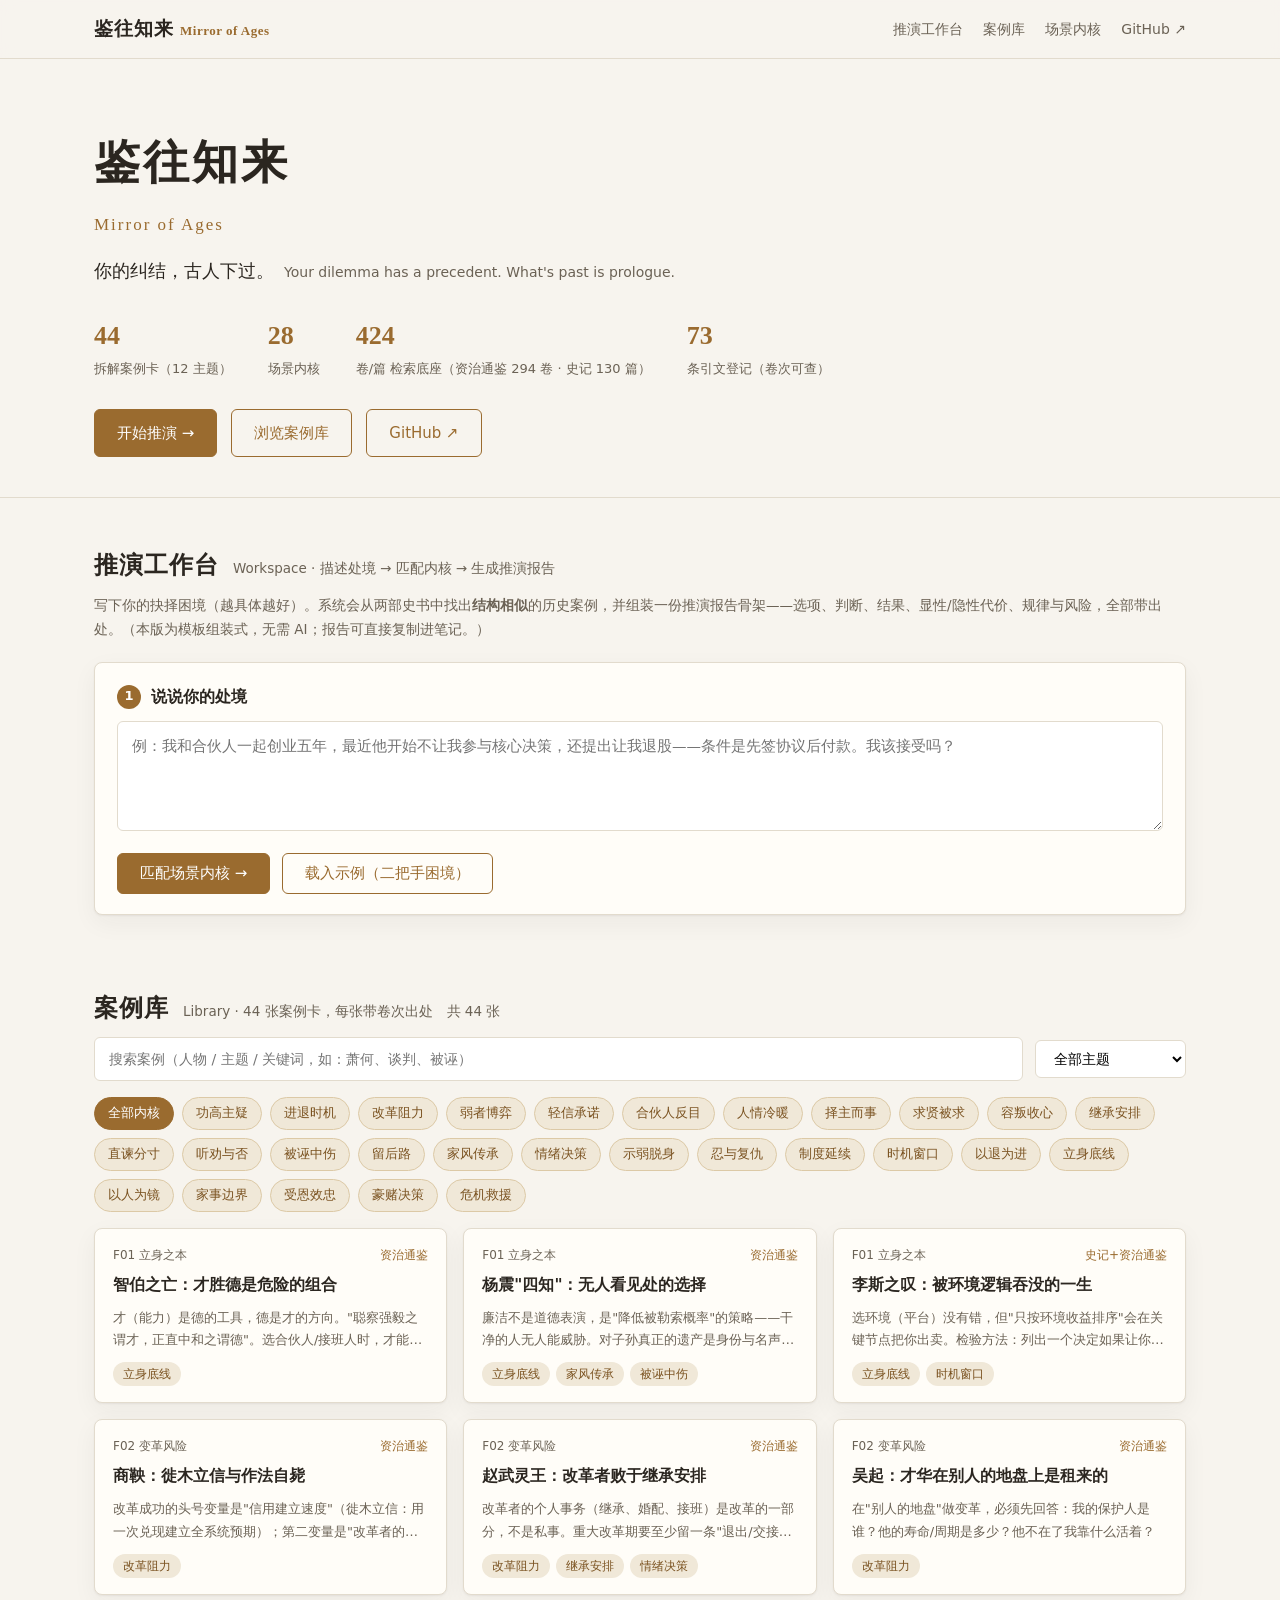
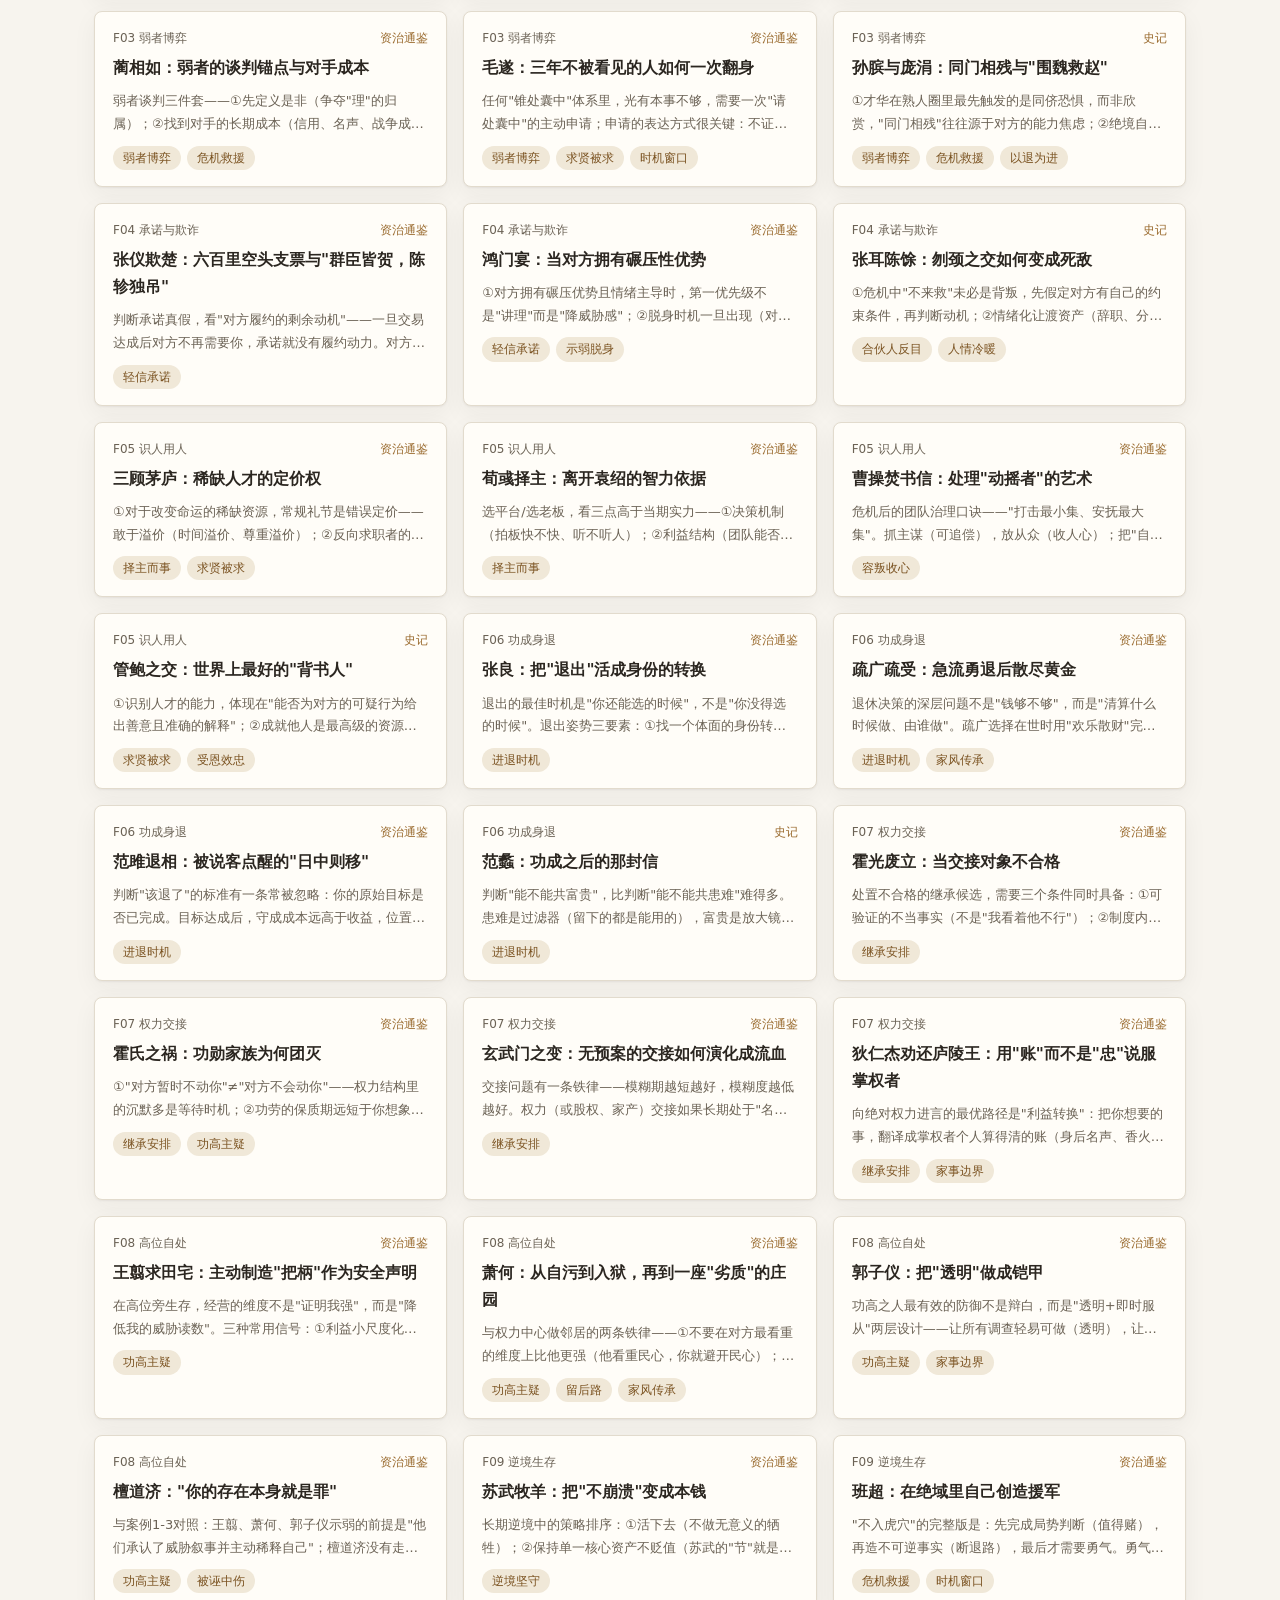
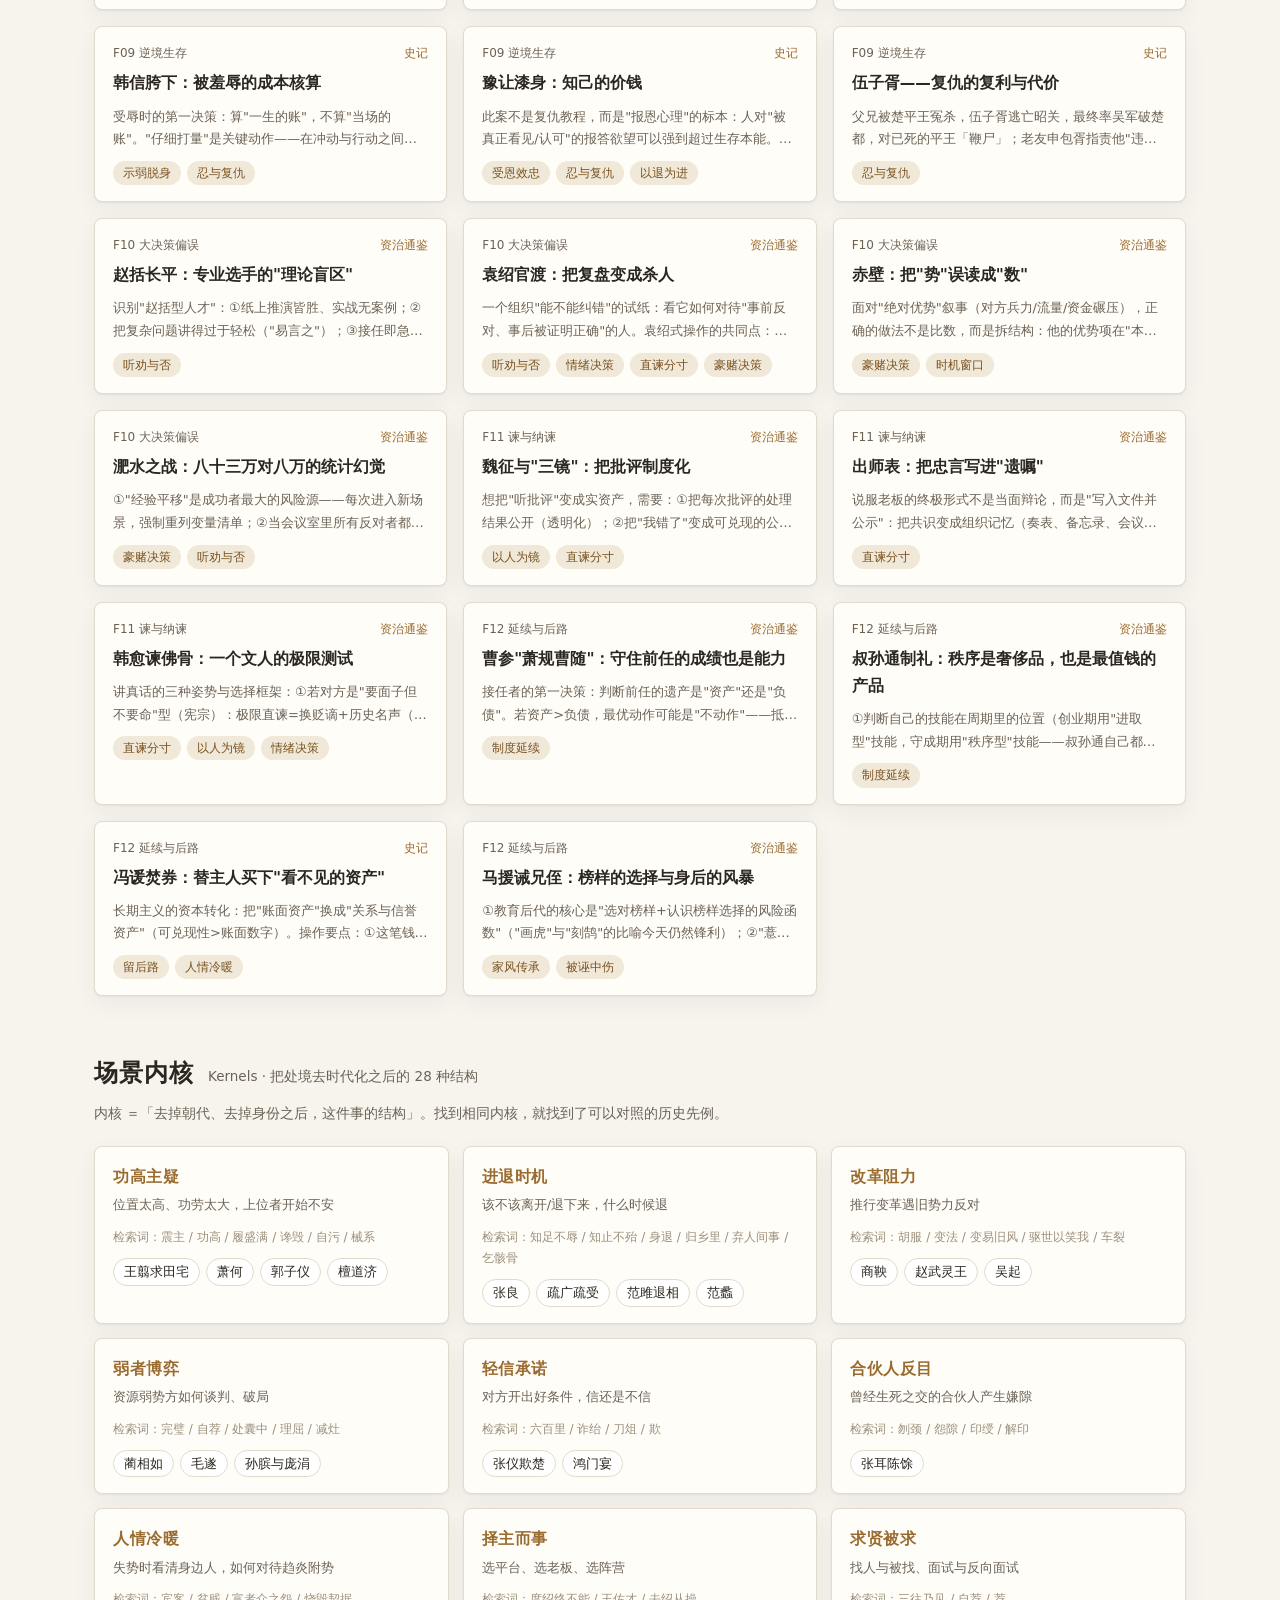
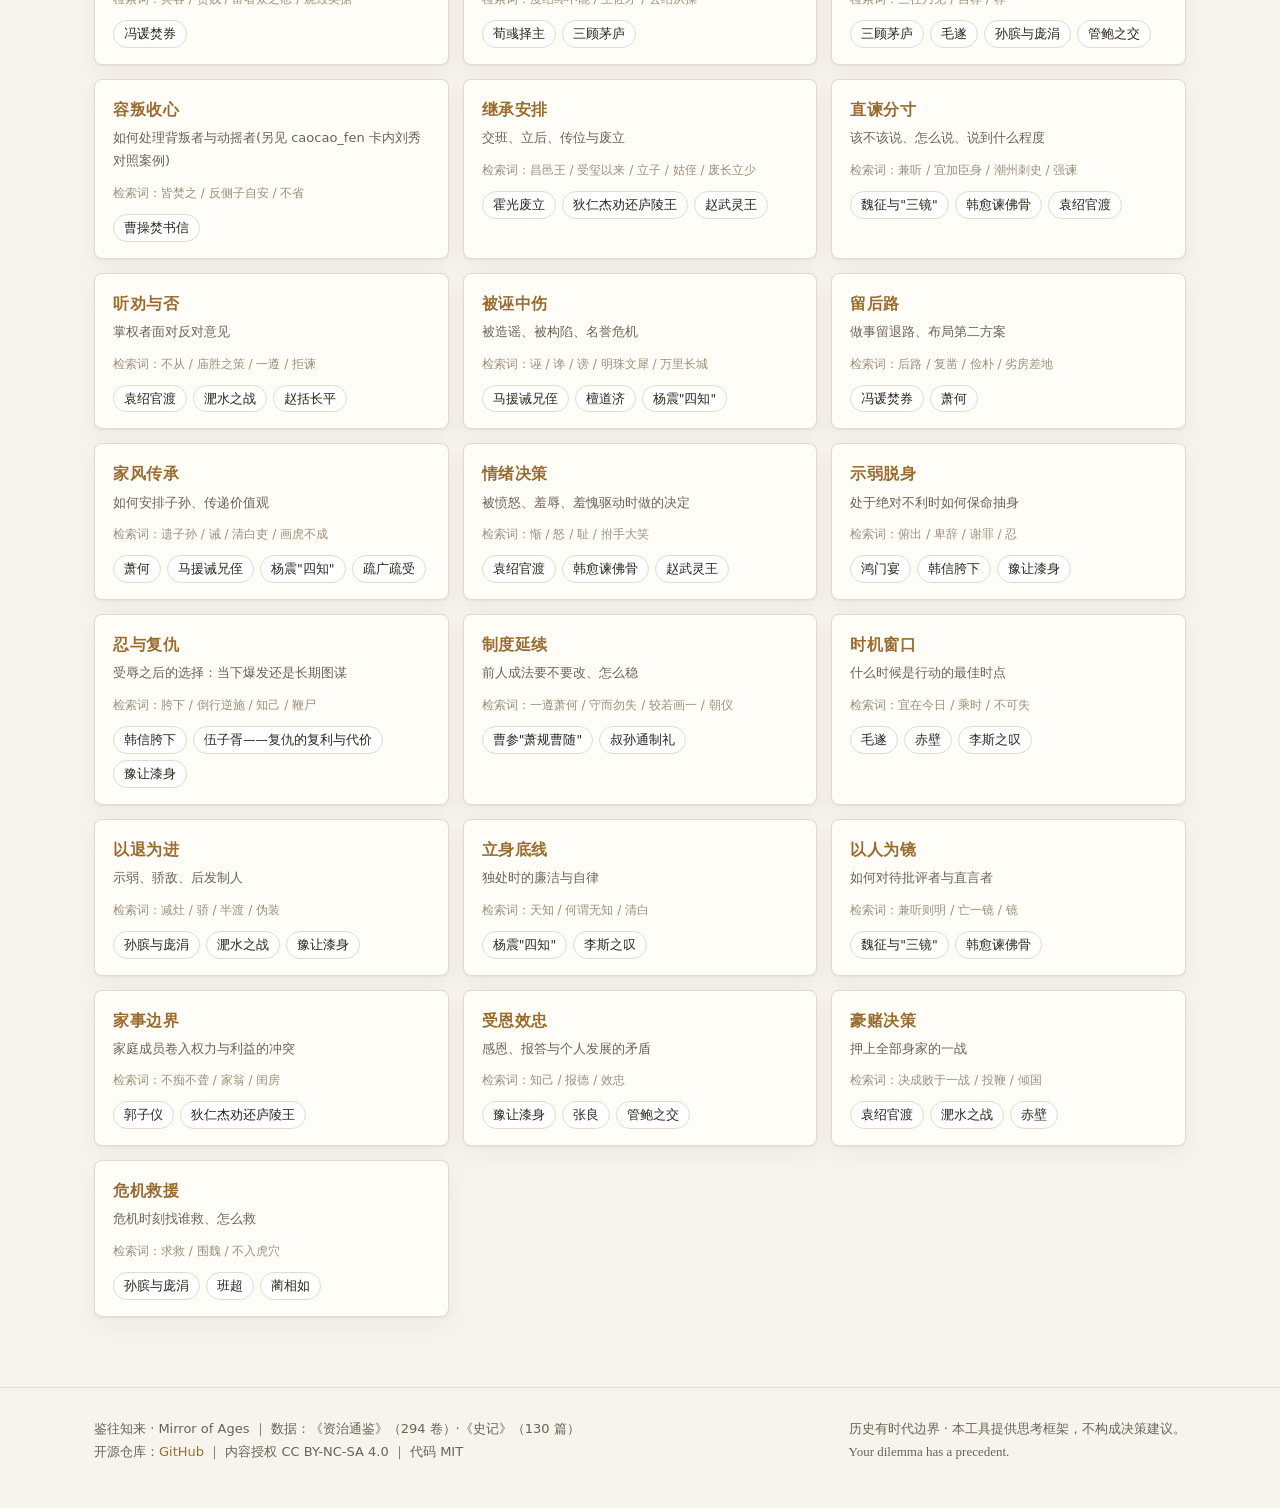
==== docs/index.html @ c562e2ec "feat(site): 闪电 MVP 静态站上线 — 推演工作台 + 案例库 + 内核图谱 - docs/index.html + assets/(style.css, app.js, data.js" ====
<!DOCTYPE html>
<html lang="zh-CN">
<head>
<meta charset="UTF-8">
<meta name="viewport" content="width=device-width, initial-scale=1">
<title>鉴往知来 · Mirror of Ages — 古籍抉择推演</title>
<meta name="description" content="用《资治通鉴》《史记》做人生抉择推演：44 张历史案例卡，28 个场景内核。你描述困局，它找出结构相同的历史先例。你的纠结，古人下过。">
<link rel="stylesheet" href="assets/style.css">
<link rel="icon" href="data:image/svg+xml,%3Csvg xmlns='http://www.w3.org/2000/svg' viewBox='0 0 64 64'%3E%3Crect width='64' height='64' rx='14' fill='%239a6b2f'/%3E%3Ctext x='32' y='46' font-size='38' text-anchor='middle' dominant-baseline='middle' fill='%23f7f4ee' font-family='serif'%3E鉴%3C/text%3E%3C/svg%3E">
</head>
<body>

<nav class="nav">
  <div class="container">
    <span class="brand">鉴往知来<em>Mirror of Ages</em></span>
    <div class="links">
      <a href="#workspace">推演工作台</a>
      <a href="#library">案例库</a>
      <a href="#kernels">场景内核</a>
      <a href="https://github.com/Justinjchen-Cornell/Mirror-of-Ages" target="_blank" rel="noopener">GitHub ↗</a>
    </div>
  </div>
</nav>

<header class="hero">
  <div class="container">
    <h1>鉴往知来</h1>
    <div class="en serif">Mirror of Ages</div>
    <p class="tagline">你的纠结，古人下过。<span class="sm">Your dilemma has a precedent. What's past is prologue.</span></p>
    <div class="stats">
      <div class="stat"><b>44</b><span>拆解案例卡（12 主题）</span></div>
      <div class="stat"><b>28</b><span>场景内核</span></div>
      <div class="stat"><b>424</b><span>卷/篇 检索底座（资治通鉴 294 卷 · 史记 130 篇）</span></div>
      <div class="stat"><b>73</b><span>条引文登记（卷次可查）</span></div>
    </div>
    <div class="cta">
      <a class="btn" href="#workspace">开始推演 →</a>
      <a class="btn ghost" href="#library">浏览案例库</a>
      <a class="btn ghost" href="https://github.com/Justinjchen-Cornell/Mirror-of-Ages" target="_blank" rel="noopener">GitHub ↗</a>
    </div>
  </div>
</header>

<main class="container">

  <section id="workspace">
    <div class="sec-head"><h2>推演工作台</h2><span class="sub">Workspace · 描述处境 → 匹配内核 → 生成推演报告</span></div>
    <p class="sec-desc">写下你的抉择困境（越具体越好）。系统会从两部史书中找出<b>结构相似</b>的历史案例，并组装一份推演报告骨架——选项、判断、结果、显性/隐性代价、规律与风险，全部带出处。（本版为模板组装式，无需 AI；报告可直接复制进笔记。）</p>
    <div class="step">
      <h3><span class="no">1</span>说说你的处境</h3>
      <textarea id="situation" placeholder="例：我和合伙人一起创业五年，最近他开始不让我参与核心决策，还提出让我退股——条件是先签协议后付款。我该接受吗？"></textarea>
      <div class="report-actions" style="margin-bottom:0">
        <button class="btn" id="btnMatch">匹配场景内核 →</button>
        <button class="btn ghost" id="btnSample">载入示例（二把手困境）</button>
      </div>
    </div>
    <div class="step" id="step2" style="display:none">
      <h3><span class="no">2</span>场景内核与候选案例</h3>
      <div id="kernelArea"></div>
      <p class="hint" style="margin-top:16px">📇 候选案例（点击选中 / 取消，建议 2–3 例，点击卡片标题可看全文）：</p>
      <div class="pickgrid" id="candidatesArea"></div>
    </div>
    <div class="step" id="step3" style="display:none">
      <h3><span class="no">3</span>生成推演报告</h3>
      <div class="report-actions">
        <button class="btn" id="btnGen" disabled>生成推演报告</button>
        <button class="btn ghost" id="btnCopy" type="button">复制 Markdown</button>
        <button class="btn ghost" id="btnDownload" type="button">下载 .md</button>
      </div>
      <div class="report-panes" id="reportArea" style="display:none">
        <div class="pane"><div class="pane-t">Markdown 源文（可直接贴进笔记/发给 AI 继续加工）</div><pre id="reportMd"></pre></div>
        <div class="pane"><div class="pane-t">渲染预览</div><div class="rendered" id="reportPreview"></div></div>
      </div>
    </div>
  </section>

  <section id="library">
    <div class="sec-head"><h2>案例库</h2><span class="sub">Library · 44 张案例卡，每张带卷次出处</span><span class="sub" id="libCount"></span></div>
    <div class="toolbar">
      <input type="search" id="searchInput" placeholder="搜索案例（人物 / 主题 / 关键词，如：萧何、谈判、被诬）">
      <select id="themeSelect"></select>
    </div>
    <div class="kchips" id="kernelFilter" style="margin-bottom:16px"></div>
    <div class="casegrid" id="caseGrid"></div>
  </section>

  <section id="kernels">
    <div class="sec-head"><h2>场景内核</h2><span class="sub">Kernels · 把处境去时代化之后的 28 种结构</span></div>
    <p class="sec-desc">内核 ＝「去掉朝代、去掉身份之后，这件事的结构」。找到相同内核，就找到了可以对照的历史先例。</p>
    <div class="kgrid" id="kernelGrid"></div>
  </section>

</main>

<footer>
  <div class="container row">
    <div>
      鉴往知来 · Mirror of Ages ｜ 数据：《资治通鉴》（294 卷）·《史记》（130 篇）<br>
      开源仓库：<a href="https://github.com/Justinjchen-Cornell/Mirror-of-Ages" target="_blank" rel="noopener">GitHub</a> ｜ 内容授权 CC BY-NC-SA 4.0 ｜ 代码 MIT
    </div>
    <div>
      历史有时代边界 · 本工具提供思考框架，不构成决策建议。<br>
      <span class="serif">Your dilemma has a precedent.</span>
    </div>
  </div>
</footer>

<div class="modal-mask" id="modalMask">
  <div class="modal">
    <div class="m-head">
      <div><h3 id="modalTitle"></h3><div class="meta" id="modalMeta"></div></div>
      <button class="close" id="modalClose" aria-label="关闭">×</button>
    </div>
    <div class="m-body" id="modalBody"></div>
  </div>
</div>

<script src="assets/data.js"></script>
<script src="assets/app.js"></script>
</body>
</html>
---- docs/assets/style.css ----
/* Mirror of Ages · 鉴往知来 — site styles */
:root{
  --paper:#f7f4ee; --ink:#2b2620; --sub:#6b6255;
  --bronze:#9a6b2f; --red:#a3372c; --line:#e2dbcd; --card:#fffdf8;
  --bronze-bg:#f0e8d8; --shadow:0 1px 2px rgba(43,38,32,.06),0 8px 24px rgba(43,38,32,.05);
}
*{box-sizing:border-box;margin:0;padding:0;}
html{scroll-behavior:smooth;}
body{
  background:var(--paper); color:var(--ink);
  font-family:"Microsoft YaHei","PingFang SC","Noto Sans SC",system-ui,sans-serif;
  font-size:15px; line-height:1.75;
}
a{color:var(--bronze); text-decoration:none;}
a:hover{text-decoration:underline;}
.container{max-width:1140px; margin:0 auto; padding:0 24px;}
.serif{font-family:"KaiTi","STKaiti","SimSun",serif;}

/* nav */
.nav{
  position:sticky; top:0; z-index:50; background:rgba(247,244,238,.92);
  backdrop-filter:blur(8px); border-bottom:1px solid var(--line);
}
.nav .container{display:flex; align-items:center; gap:26px; height:58px;}
.nav .brand{font-size:19px; font-weight:700; letter-spacing:1px; color:var(--ink); font-family:"KaiTi","SimSun",serif;}
.nav .brand em{font-style:normal; color:var(--bronze); font-size:13px; letter-spacing:.5px; margin-left:6px;}
.nav .links{display:flex; gap:20px; margin-left:auto; font-size:14px;}
.nav .links a{color:var(--sub);}
.nav .links a:hover{color:var(--ink); text-decoration:none;}

/* hero */
.hero{padding:64px 0 40px; border-bottom:1px solid var(--line);}
.hero h1{font-size:46px; letter-spacing:3px; font-family:"KaiTi","SimSun",serif; font-weight:700;}
.hero .en{color:var(--bronze); font-size:17px; letter-spacing:2px; margin-top:6px;}
.hero .tagline{font-size:18px; margin-top:16px; color:var(--ink);}
.hero .tagline .sm{color:var(--sub); font-size:14px; margin-left:10px;}
.hero .stats{display:flex; gap:36px; margin-top:26px; flex-wrap:wrap;}
.hero .stat b{font-size:26px; color:var(--bronze); font-family:"KaiTi","SimSun",serif;}
.hero .stat span{display:block; font-size:13px; color:var(--sub);}
.hero .cta{margin-top:28px; display:flex; gap:14px; flex-wrap:wrap;}

/* buttons */
.btn{
  display:inline-block; padding:10px 22px; border-radius:6px; font-size:15px;
  border:1px solid var(--bronze); cursor:pointer; transition:all .15s;
  background:var(--bronze); color:#fff; font-family:inherit;
}
.btn:hover{filter:brightness(1.08);}
.btn.ghost{background:transparent; color:var(--bronze);}
.btn.ghost:hover{background:var(--bronze-bg);}
.btn:disabled{opacity:.4; cursor:not-allowed;}
.btn.sm{padding:6px 14px; font-size:13px;}

/* sections */
section{padding:46px 0 10px;}
.sec-head{display:flex; align-items:baseline; gap:14px; margin-bottom:8px; flex-wrap:wrap;}
.sec-head h2{font-size:24px; font-family:"KaiTi","SimSun",serif; letter-spacing:1px;}
.sec-head .sub{color:var(--sub); font-size:13.5px;}
.sec-desc{color:var(--sub); font-size:13.5px; margin-bottom:20px;}

/* workspace */
.step{background:var(--card); border:1px solid var(--line); border-radius:8px; padding:20px 22px; margin-bottom:16px; box-shadow:var(--shadow);}
.step h3{font-size:16px; margin-bottom:10px; display:flex; align-items:center; gap:10px;}
.step h3 .no{
  width:24px; height:24px; border-radius:50%; background:var(--bronze); color:#fff;
  font-size:13px; display:inline-flex; align-items:center; justify-content:center;
}
textarea#situation{
  width:100%; min-height:110px; border:1px solid var(--line); border-radius:6px;
  padding:12px 14px; font:inherit; font-size:14.5px; line-height:1.7; background:#fff; resize:vertical;
}
textarea:focus{outline:2px solid var(--bronze-bg); border-color:var(--bronze);}
.hint{color:var(--sub); font-size:12.5px; margin-top:8px;}
.kchips{display:flex; flex-wrap:wrap; gap:8px; margin-top:14px;}
.chip{
  display:inline-flex; align-items:center; gap:6px; padding:4px 13px; border-radius:99px;
  background:var(--bronze-bg); color:#7a5220; border:1px solid #dcc9a6; font-size:13px; cursor:pointer;
  transition:all .12s; user-select:none;
}
.chip:hover{filter:brightness(.97);}
.chip.active{background:var(--bronze); color:#fff; border-color:var(--bronze);}
.chip .n{font-size:11px; opacity:.75;}
.chip.plain{background:#fff; cursor:default;}
.pickgrid{display:grid; grid-template-columns:repeat(auto-fill,minmax(300px,1fr)); gap:12px; margin-top:14px;}
.pick{
  border:1.5px solid var(--line); border-radius:7px; padding:12px 14px; background:#fff; cursor:pointer;
  transition:all .12s;
}
.pick:hover{border-color:var(--bronze);}
.pick.on{border-color:var(--bronze); background:var(--bronze-bg); box-shadow:var(--shadow);}
.pick h4{font-size:14.5px; margin-bottom:4px;}
.pick .meta{font-size:12px; color:var(--sub);}
.pick .ex{font-size:12.5px; color:var(--sub); margin-top:6px; display:-webkit-box; -webkit-line-clamp:2; -webkit-box-orient:vertical; overflow:hidden;}
.report-actions{display:flex; gap:12px; margin:14px 0; flex-wrap:wrap;}
.report-panes{display:grid; grid-template-columns:1fr 1fr; gap:14px;}
.report-panes .pane{background:#fff; border:1px solid var(--line); border-radius:7px; overflow:hidden;}
.pane .pane-t{font-size:12.5px; color:var(--sub); padding:8px 14px; border-bottom:1px solid var(--line); background:#fbf9f3;}
.pane pre, .pane .rendered{
  padding:14px 18px; font-size:13px; line-height:1.8; max-height:520px; overflow:auto;
  white-space:pre-wrap; word-break:break-word;
}
.rendered h1{font-size:17px; margin:6px 0 10px;}
.rendered h2{font-size:15px; margin:14px 0 6px; color:var(--bronze);}
.rendered h3{font-size:14px; margin:10px 0 4px;}
.rendered ul{padding-left:20px;}
.rendered blockquote{border-left:3px solid var(--line); padding-left:12px; color:var(--sub); margin:8px 0;}
.rendered table{border-collapse:collapse; font-size:12.5px; margin:8px 0;}
.rendered th,.rendered td{border:1px solid var(--line); padding:4px 10px;}

/* library */
.toolbar{display:flex; gap:12px; flex-wrap:wrap; align-items:center; margin-bottom:16px;}
.toolbar input[type=search], .toolbar select{
  padding:9px 14px; border:1px solid var(--line); border-radius:6px; font:inherit; font-size:14px; background:#fff;
}
.toolbar input[type=search]{flex:1; min-width:220px;}
.casegrid{display:grid; grid-template-columns:repeat(auto-fill,minmax(320px,1fr)); gap:16px;}
.case-card{
  background:var(--card); border:1px solid var(--line); border-radius:8px; padding:16px 18px;
  cursor:pointer; transition:all .15s; box-shadow:var(--shadow);
}
.case-card:hover{transform:translateY(-2px); border-color:var(--bronze);}
.case-card .top{display:flex; justify-content:space-between; gap:8px; font-size:12px; color:var(--sub); margin-bottom:6px;}
.case-card .top .src{color:var(--bronze);}
.case-card h3{font-size:15.5px; margin-bottom:8px;}
.case-card .ex{font-size:13px; color:var(--sub); display:-webkit-box; -webkit-line-clamp:2; -webkit-box-orient:vertical; overflow:hidden; min-height:44px;}
.case-card .ks{display:flex; gap:6px; flex-wrap:wrap; margin-top:10px;}
.kmini{font-size:11.5px; background:var(--bronze-bg); color:#7a5220; border-radius:99px; padding:2px 10px;}

/* kernels */
.kgrid{display:grid; grid-template-columns:repeat(auto-fill,minmax(300px,1fr)); gap:14px;}
.kcard{background:var(--card); border:1px solid var(--line); border-radius:8px; padding:16px 18px; box-shadow:var(--shadow);}
.kcard h3{font-size:15.5px; color:var(--bronze); margin-bottom:4px; font-family:"KaiTi","SimSun",serif; letter-spacing:.5px;}
.kcard .d{font-size:13px; color:var(--sub); margin-bottom:10px;}
.kcard .terms{font-size:12px; color:#9b8f7c; margin-bottom:10px;}
.kcard .cs{display:flex; flex-wrap:wrap; gap:6px;}
.klink{font-size:12.5px; border:1px solid var(--line); border-radius:99px; padding:2px 10px; background:#fff; cursor:pointer;}
.klink:hover{border-color:var(--bronze); color:var(--bronze); text-decoration:none;}

/* modal */
.modal-mask{
  position:fixed; inset:0; background:rgba(43,38,32,.45); z-index:100;
  display:none; align-items:flex-start; justify-content:center; padding:40px 16px; overflow:auto;
}
.modal-mask.show{display:flex;}
.modal{
  background:var(--card); border-radius:10px; max-width:780px; width:100%; box-shadow:0 24px 64px rgba(0,0,0,.25);
}
.modal .m-head{display:flex; align-items:flex-start; gap:14px; padding:22px 26px 14px; border-bottom:1px solid var(--line);}
.modal .m-head h3{font-size:19px; font-family:"KaiTi","SimSun",serif;}
.modal .m-head .meta{font-size:12.5px; color:var(--sub); margin-top:4px;}
.modal .close{margin-left:auto; border:none; background:none; font-size:22px; cursor:pointer; color:var(--sub); line-height:1;}
.modal .m-body{padding:18px 26px 28px;}
.fitem{margin-bottom:14px;}
.fitem h4{font-size:13px; color:var(--bronze); margin-bottom:3px;}
.fitem p{font-size:14px; line-height:1.85;}
.fitem.quote-block{background:#f2ecdf; border-radius:6px; padding:12px 16px; font-family:"KaiTi","SimSun",serif;}
.fitem.quote-block p{font-size:14.5px; color:#4a3d28;}

/* footer */
footer{margin-top:60px; border-top:1px solid var(--line); padding:30px 0 44px; color:var(--sub); font-size:13px;}
footer .row{display:flex; justify-content:space-between; gap:20px; flex-wrap:wrap;}

@media (max-width:860px){
  .hero h1{font-size:34px;}
  .report-panes{grid-template-columns:1fr;}
  .nav .links{gap:12px; font-size:13px;}
}
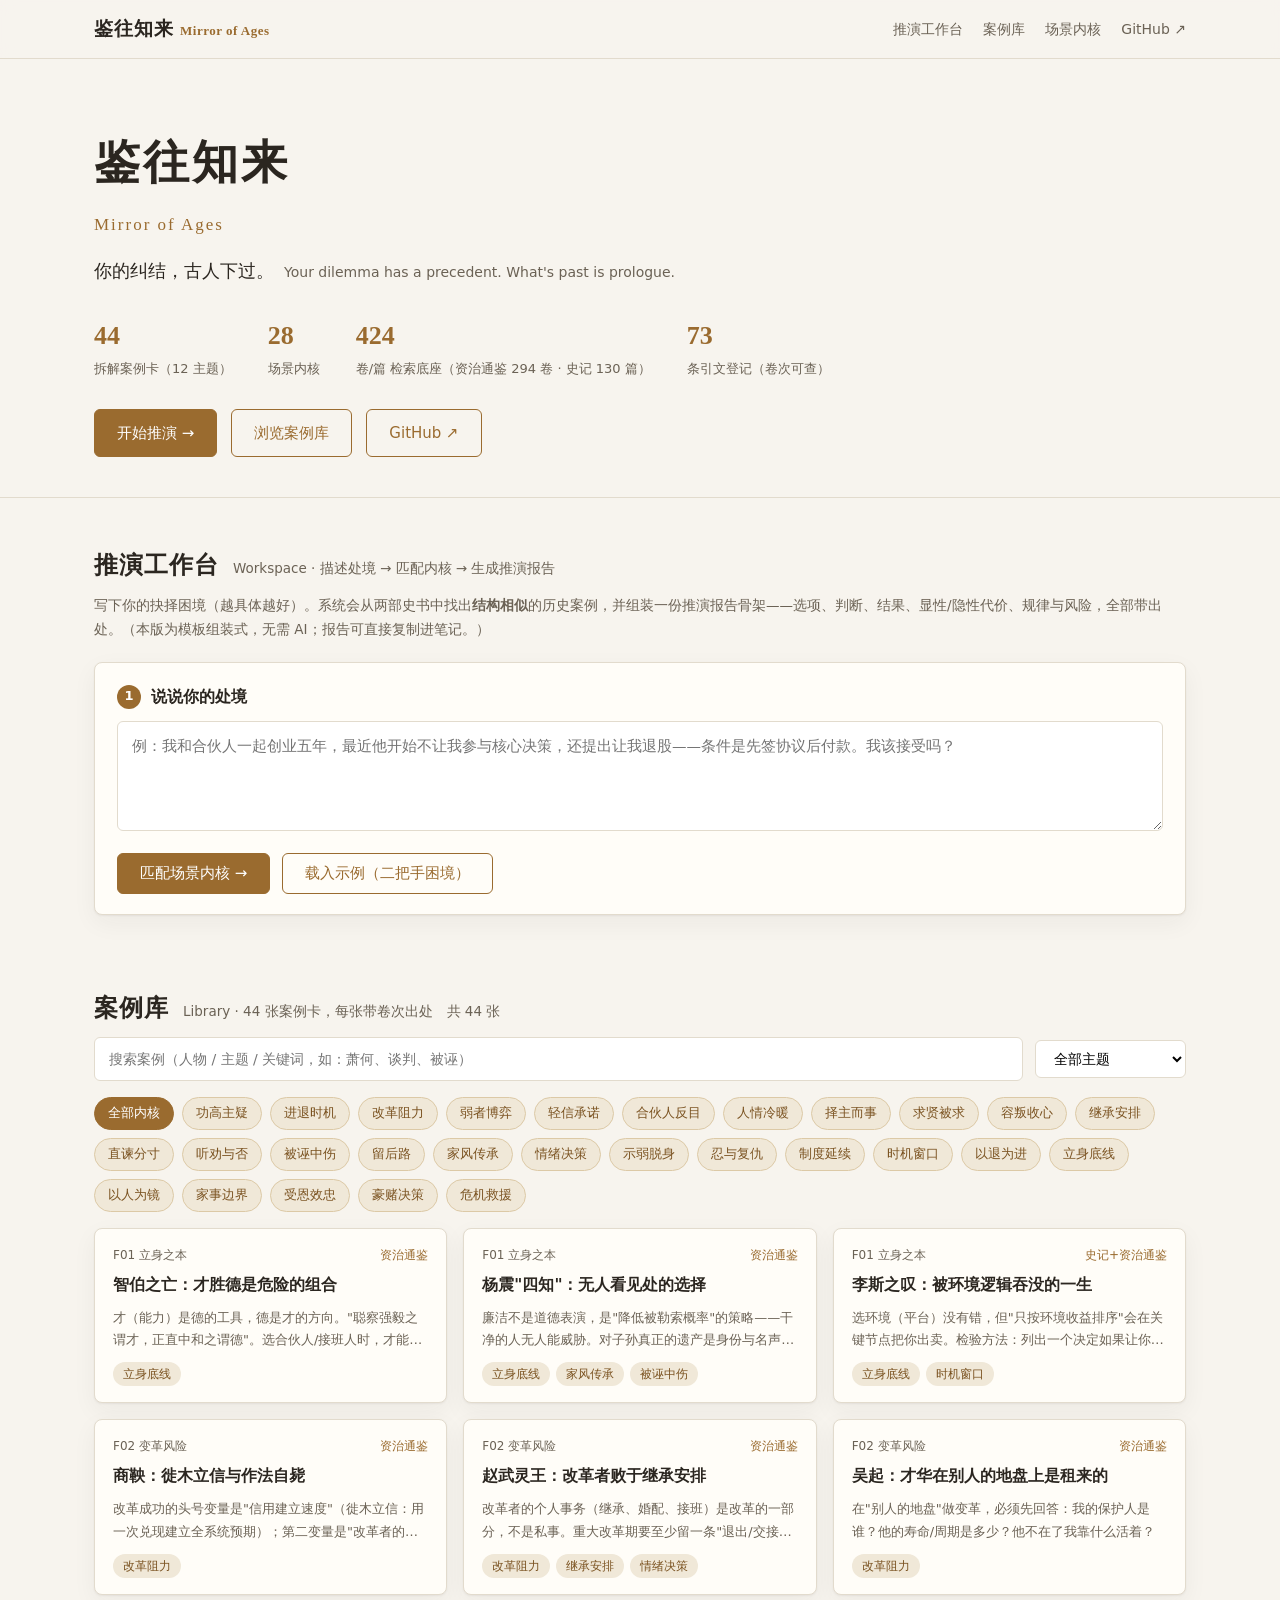
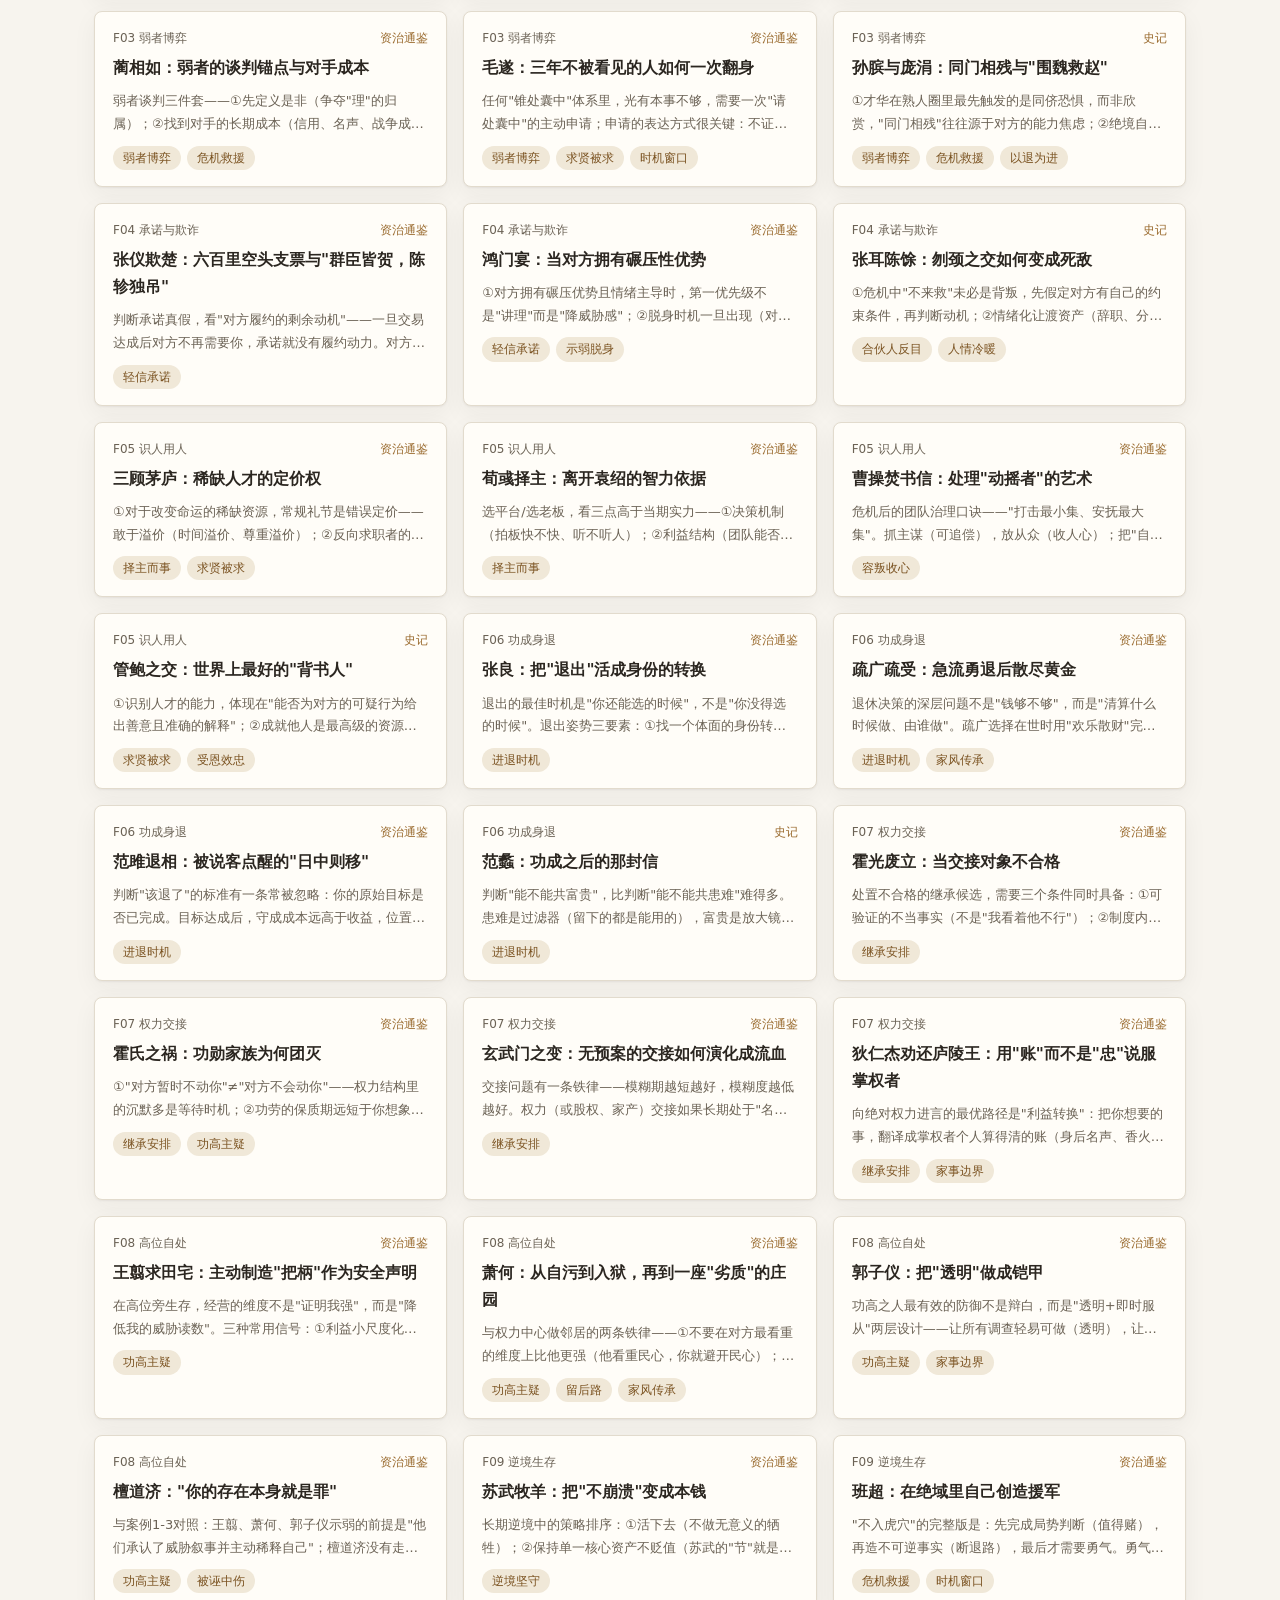
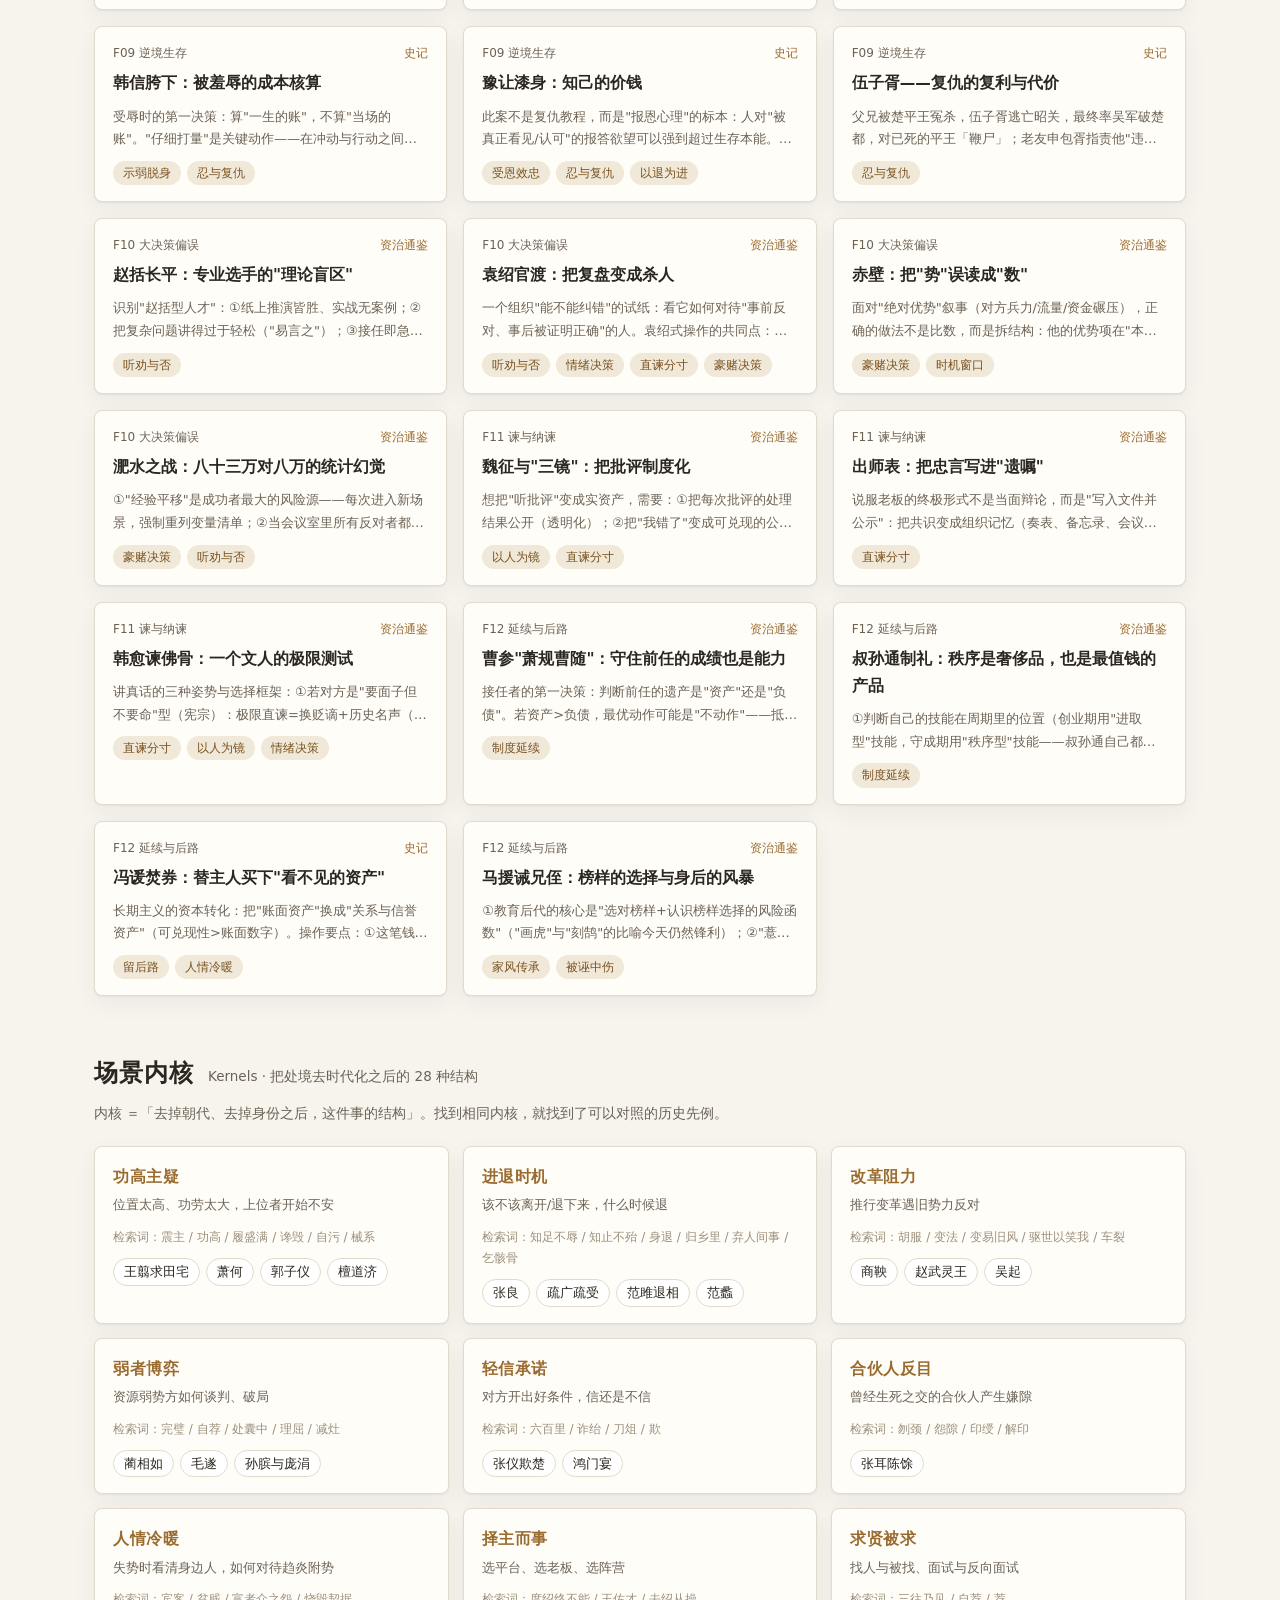
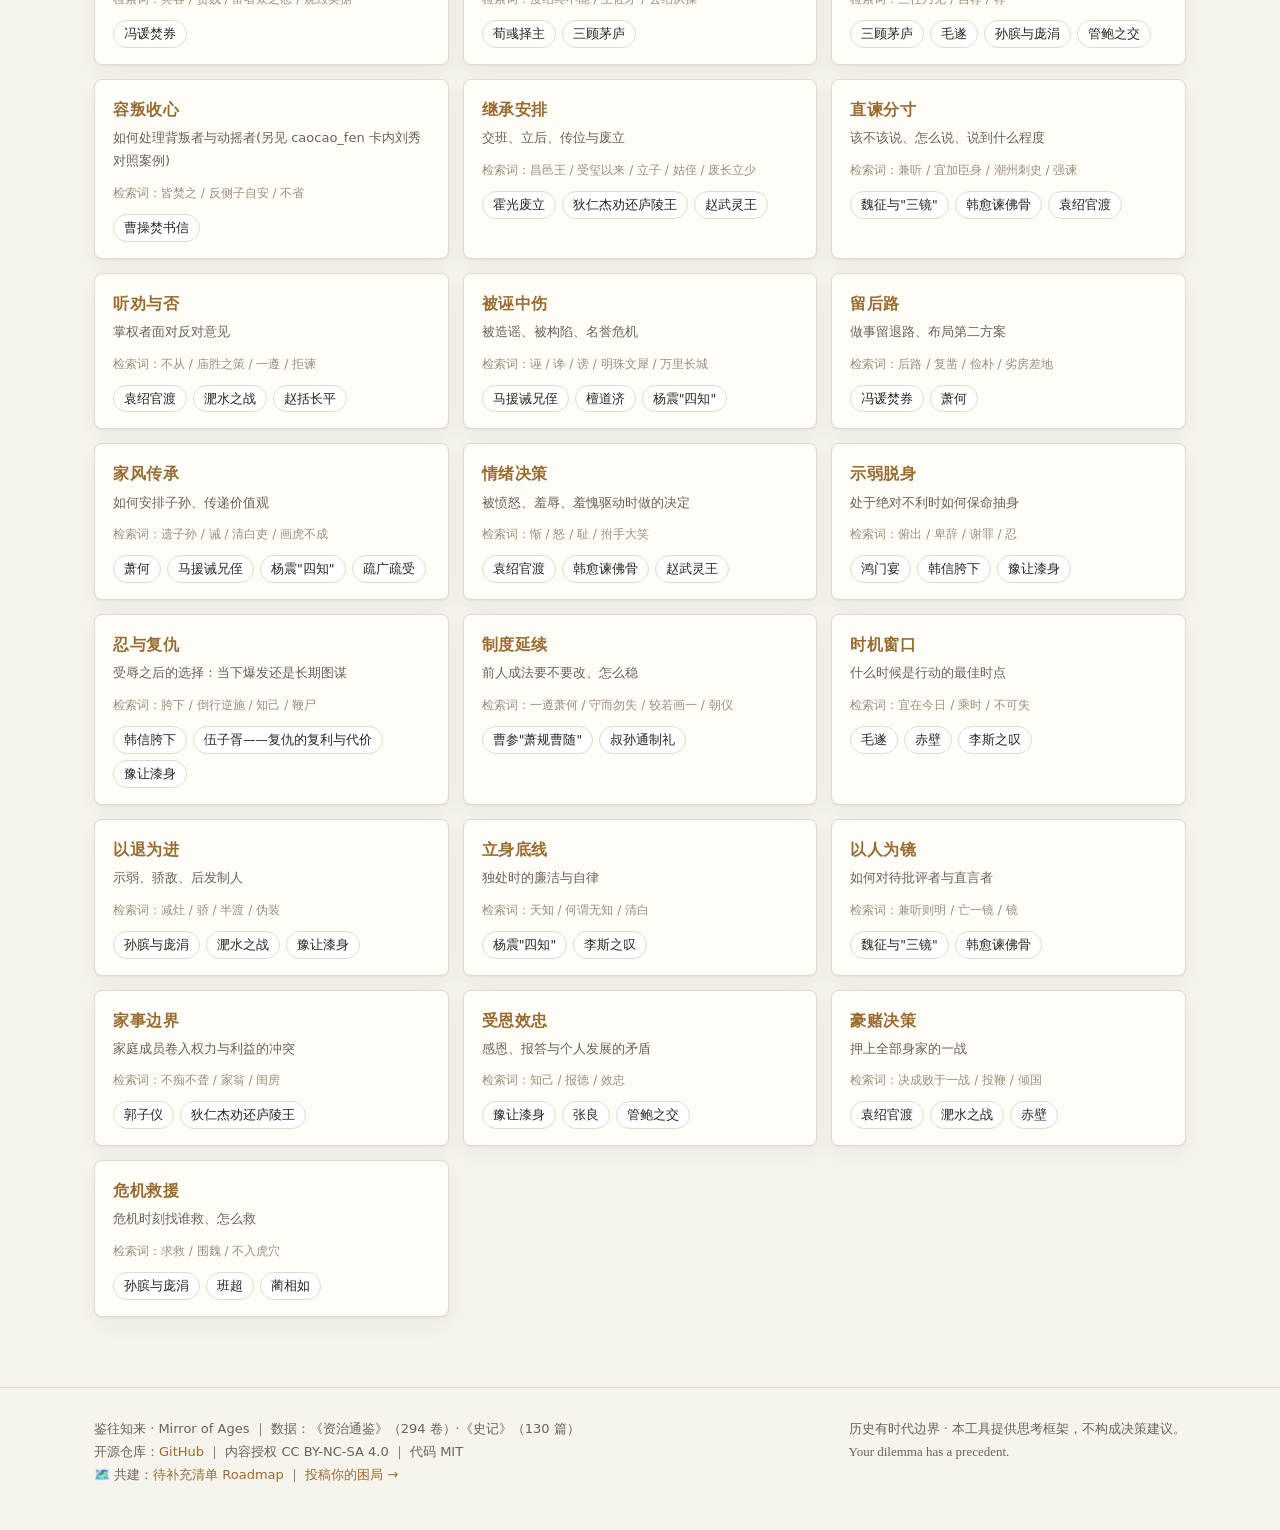
==== commit 09dfe9ba: "docs: 待补充清单系统化 — roadmap / CONTRIBUTING / 案例模板 / 投稿通道 - docs/roadmap.md：语料缺口(缺卷189/214-218/223) + 案例" ====
--- a/docs/index.html
+++ b/docs/index.html
@@ -96,7 +96,8 @@
   <div class="container row">
     <div>
       鉴往知来 · Mirror of Ages ｜ 数据：《资治通鉴》（294 卷）·《史记》（130 篇）<br>
-      开源仓库：<a href="https://github.com/Justinjchen-Cornell/Mirror-of-Ages" target="_blank" rel="noopener">GitHub</a> ｜ 内容授权 CC BY-NC-SA 4.0 ｜ 代码 MIT
+      开源仓库：<a href="https://github.com/Justinjchen-Cornell/Mirror-of-Ages" target="_blank" rel="noopener">GitHub</a> ｜ 内容授权 CC BY-NC-SA 4.0 ｜ 代码 MIT<br>
+      🗺️ 共建：<a href="https://github.com/Justinjchen-Cornell/Mirror-of-Ages/blob/main/docs/roadmap.md" target="_blank" rel="noopener">待补充清单 Roadmap</a> ｜ <a href="https://github.com/Justinjchen-Cornell/Mirror-of-Ages/issues/new?title=%E5%9B%B0%E5%B1%80%E6%8A%95%E7%A8%BF%EF%BC%9A" target="_blank" rel="noopener">投稿你的困局 →</a>
     </div>
     <div>
       历史有时代边界 · 本工具提供思考框架，不构成决策建议。<br>
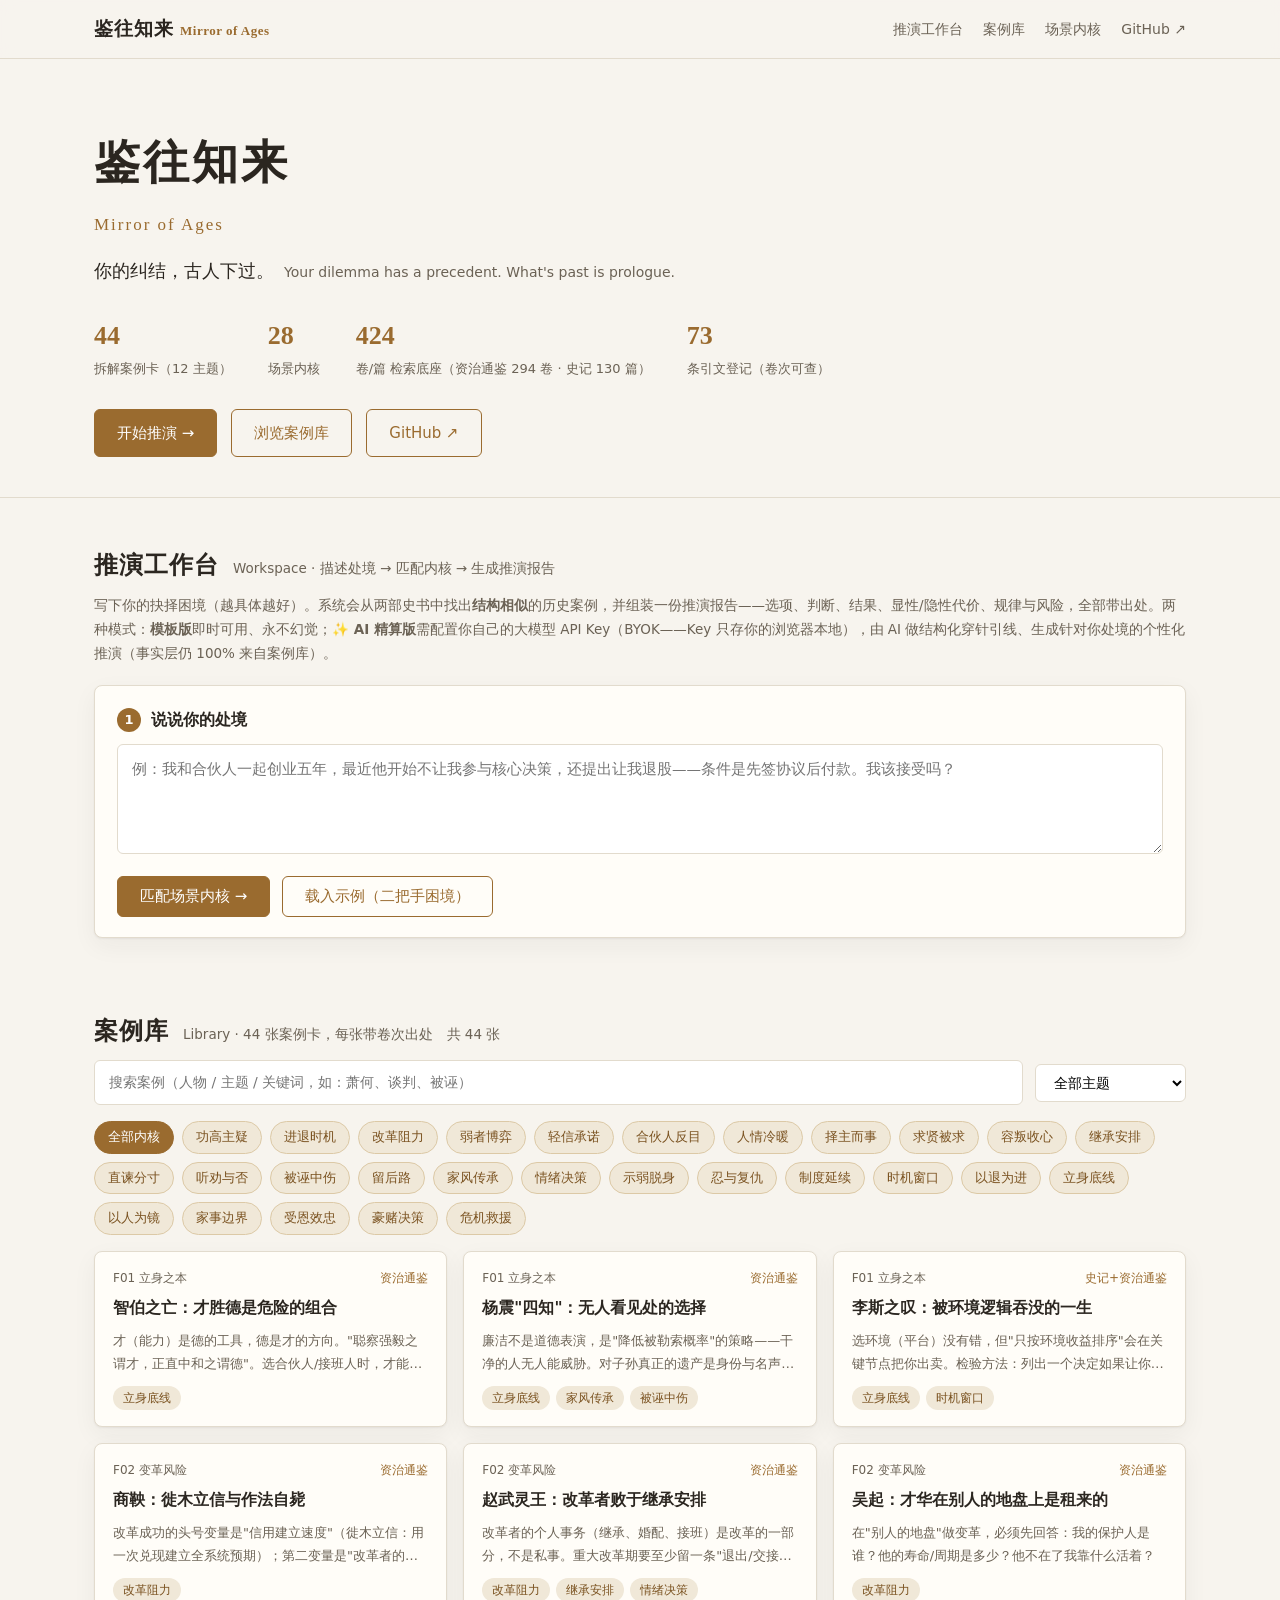
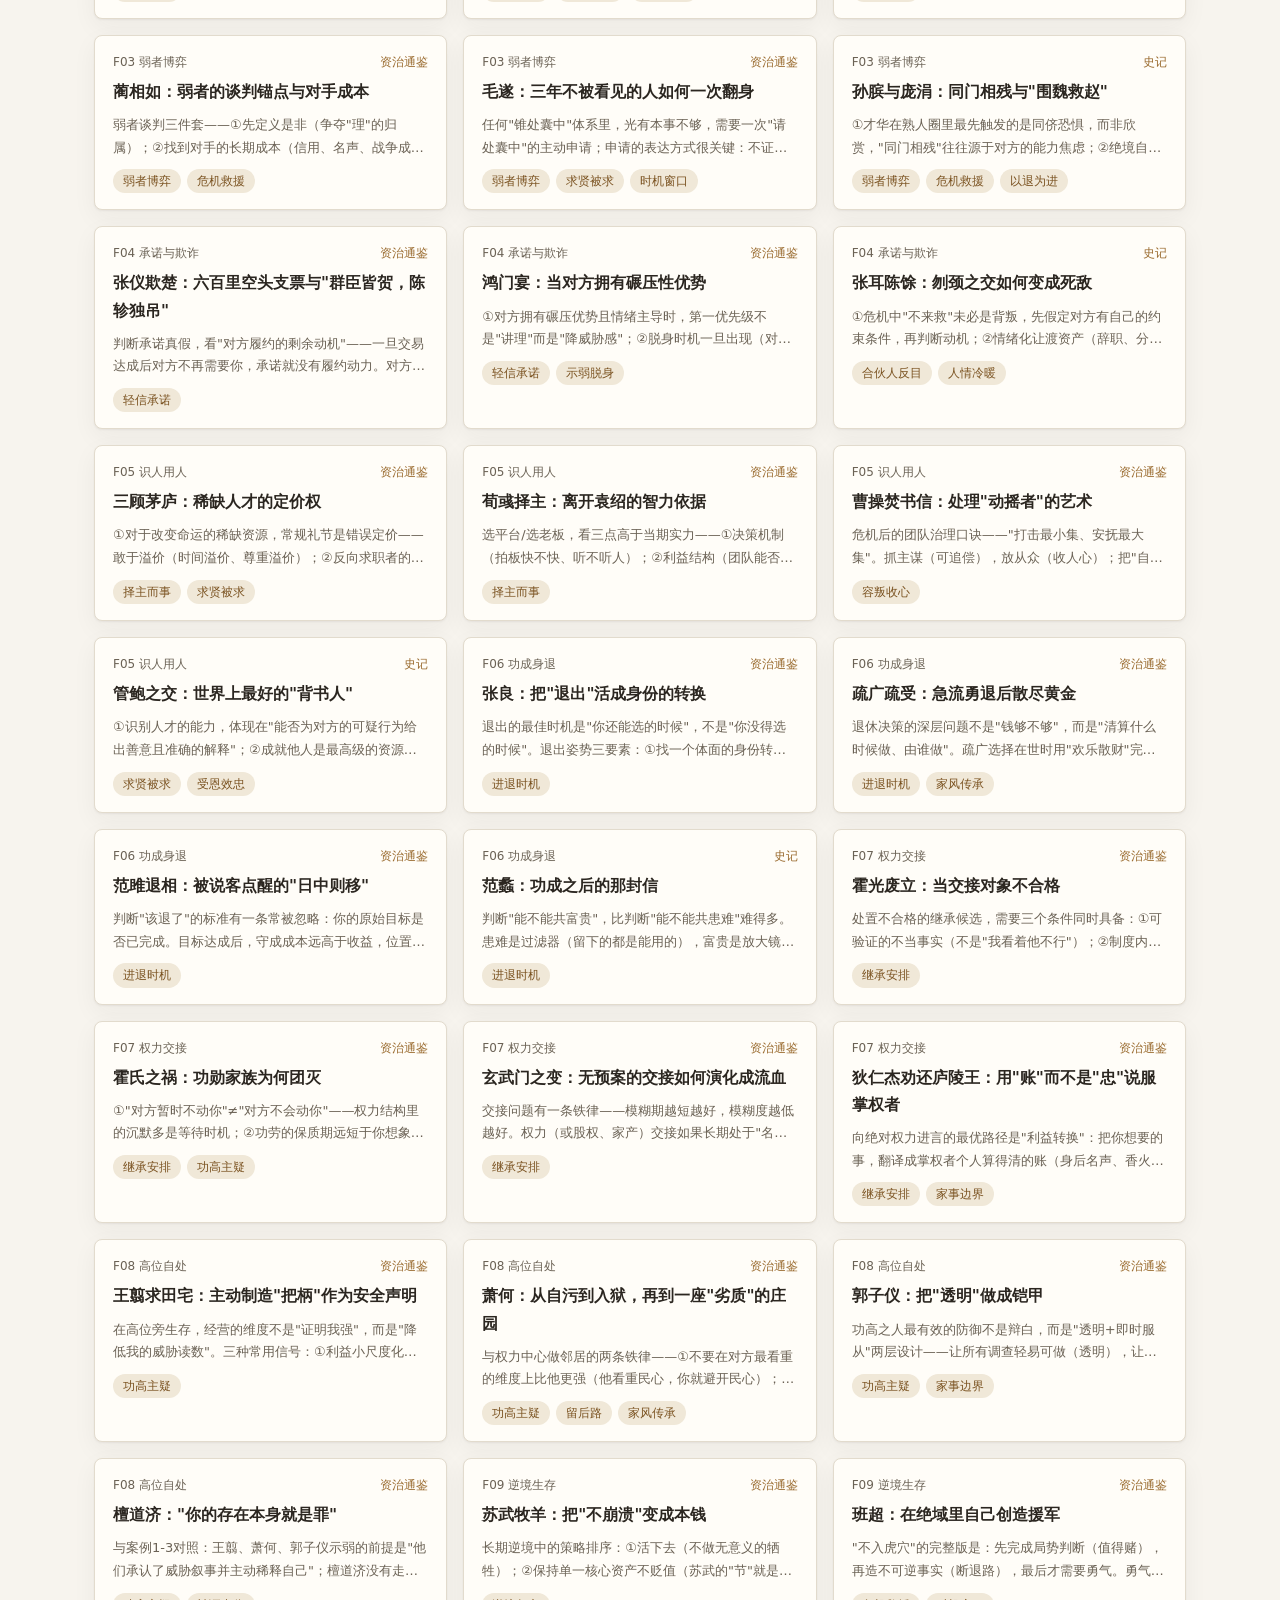
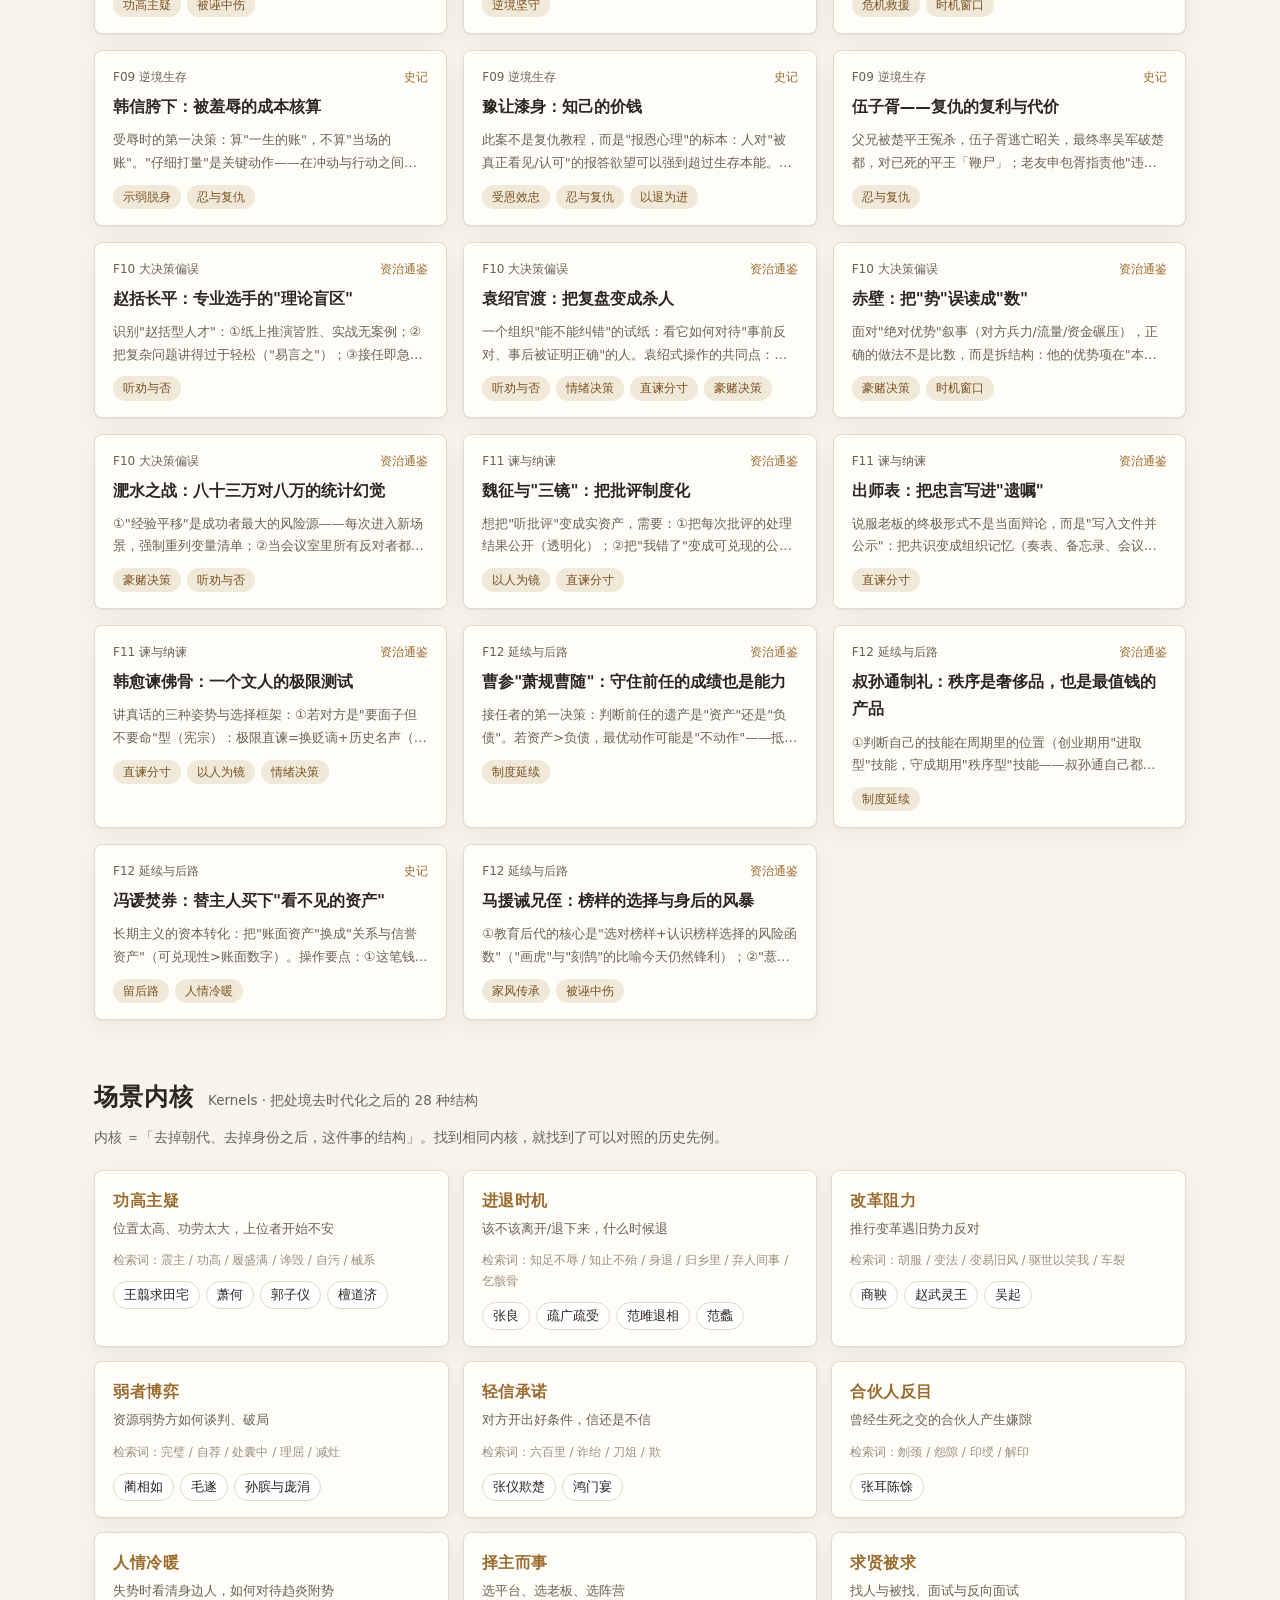
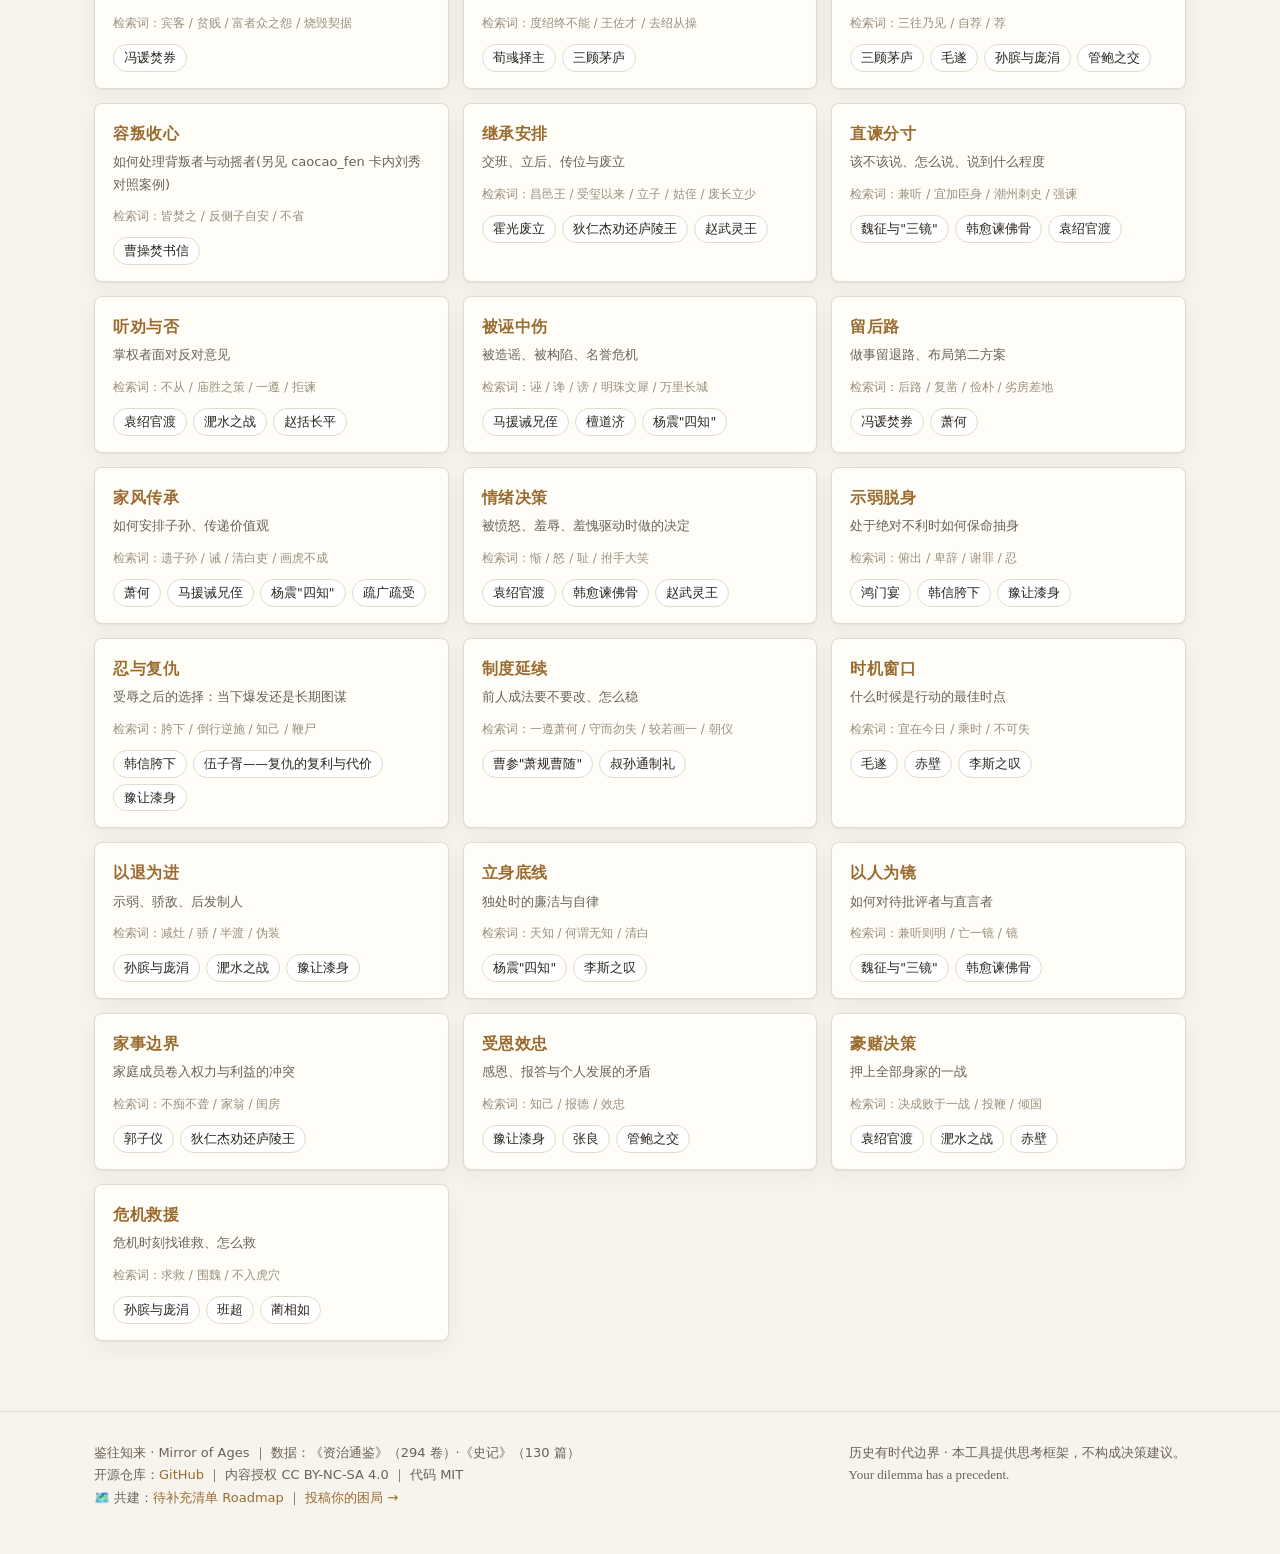
==== commit 6b085200: "feat(ai): AI 精算版（BYOK）上线 — 浏览器直连 LLM 生成个性化推演 - 工作台新增「✨ AI 精算版」：处境+案例 → LLM 流式生成个性化推演报告 - BYOK 架构：Key" ====
--- a/docs/index.html
+++ b/docs/index.html
@@ -45,7 +45,7 @@
 
   <section id="workspace">
     <div class="sec-head"><h2>推演工作台</h2><span class="sub">Workspace · 描述处境 → 匹配内核 → 生成推演报告</span></div>
-    <p class="sec-desc">写下你的抉择困境（越具体越好）。系统会从两部史书中找出<b>结构相似</b>的历史案例，并组装一份推演报告骨架——选项、判断、结果、显性/隐性代价、规律与风险，全部带出处。（本版为模板组装式，无需 AI；报告可直接复制进笔记。）</p>
+    <p class="sec-desc">写下你的抉择困境（越具体越好）。系统会从两部史书中找出<b>结构相似</b>的历史案例，并组装一份推演报告——选项、判断、结果、显性/隐性代价、规律与风险，全部带出处。两种模式：<b>模板版</b>即时可用、永不幻觉；<b>✨ AI 精算版</b>需配置你自己的大模型 API Key（BYOK——Key 只存你的浏览器本地），由 AI 做结构化穿针引线、生成针对你处境的个性化推演（事实层仍 100% 来自案例库）。</p>
     <div class="step">
       <h3><span class="no">1</span>说说你的处境</h3>
       <textarea id="situation" placeholder="例：我和合伙人一起创业五年，最近他开始不让我参与核心决策，还提出让我退股——条件是先签协议后付款。我该接受吗？"></textarea>
@@ -63,9 +63,12 @@
     <div class="step" id="step3" style="display:none">
       <h3><span class="no">3</span>生成推演报告</h3>
       <div class="report-actions">
-        <button class="btn" id="btnGen" disabled>生成推演报告</button>
+        <button class="btn" id="btnGen" disabled>生成报告（模板版）</button>
+        <button class="btn" id="btnAI" disabled>✨ AI 精算版</button>
         <button class="btn ghost" id="btnCopy" type="button">复制 Markdown</button>
         <button class="btn ghost" id="btnDownload" type="button">下载 .md</button>
+        <button class="btn ghost sm" id="btnAISettings" type="button" title="配置你自己的大模型 API（BYOK）">⚙️ AI 设置</button>
+        <span class="hint" id="aiStatus" style="align-self:center"></span>
       </div>
       <div class="report-panes" id="reportArea" style="display:none">
         <div class="pane"><div class="pane-t">Markdown 源文（可直接贴进笔记/发给 AI 继续加工）</div><pre id="reportMd"></pre></div>
@@ -116,6 +119,26 @@
   </div>
 </div>
 
+<div class="modal-mask" id="aiModal">
+  <div class="modal" style="max-width:560px">
+    <div class="m-head">
+      <div><h3>AI 设置 · BYOK</h3><div class="meta">API Key 仅保存在你的浏览器本地（localStorage），不会上传到本站；请使用额度受限的专用 Key</div></div>
+      <button class="close" id="aiClose" aria-label="关闭">×</button>
+    </div>
+    <div class="m-body">
+      <div class="fitem"><h4>服务商</h4><select id="aiProvider"></select></div>
+      <div class="fitem"><h4>API Base URL</h4><input type="text" id="aiBase" spellcheck="false" placeholder="https://api.deepseek.com/v1"></div>
+      <div class="fitem"><h4>API Key</h4><input type="password" id="aiKey" spellcheck="false" placeholder="sk-..."></div>
+      <div class="fitem"><h4>模型</h4><input type="text" id="aiModel" spellcheck="false" placeholder="deepseek-chat"></div>
+      <p class="hint">推荐 DeepSeek（便宜、支持浏览器直连、国内可访问）。如遇 CORS / 网络报错，可换 硅基流动 / Kimi / OpenRouter——均已验证支持浏览器直连。</p>
+      <div class="report-actions" style="margin-bottom:0">
+        <button class="btn" id="aiSave" type="button">保存配置</button>
+        <button class="btn ghost" id="aiCancel" type="button">取消</button>
+      </div>
+    </div>
+  </div>
+</div>
+
 <script src="assets/data.js"></script>
 <script src="assets/app.js"></script>
 </body>
--- a/docs/assets/style.css
+++ b/docs/assets/style.css
@@ -165,3 +165,10 @@
   .report-panes{grid-template-columns:1fr;}
   .nav .links{gap:12px; font-size:13px;}
 }
+
+/* AI settings form */
+.fitem input, .fitem select{
+  width:100%; padding:8px 12px; border:1px solid var(--line); border-radius:6px;
+  font:inherit; font-size:13.5px; background:#fff; color:var(--ink);
+}
+.fitem input:focus, .fitem select:focus{outline:2px solid var(--bronze-bg); border-color:var(--bronze);}
